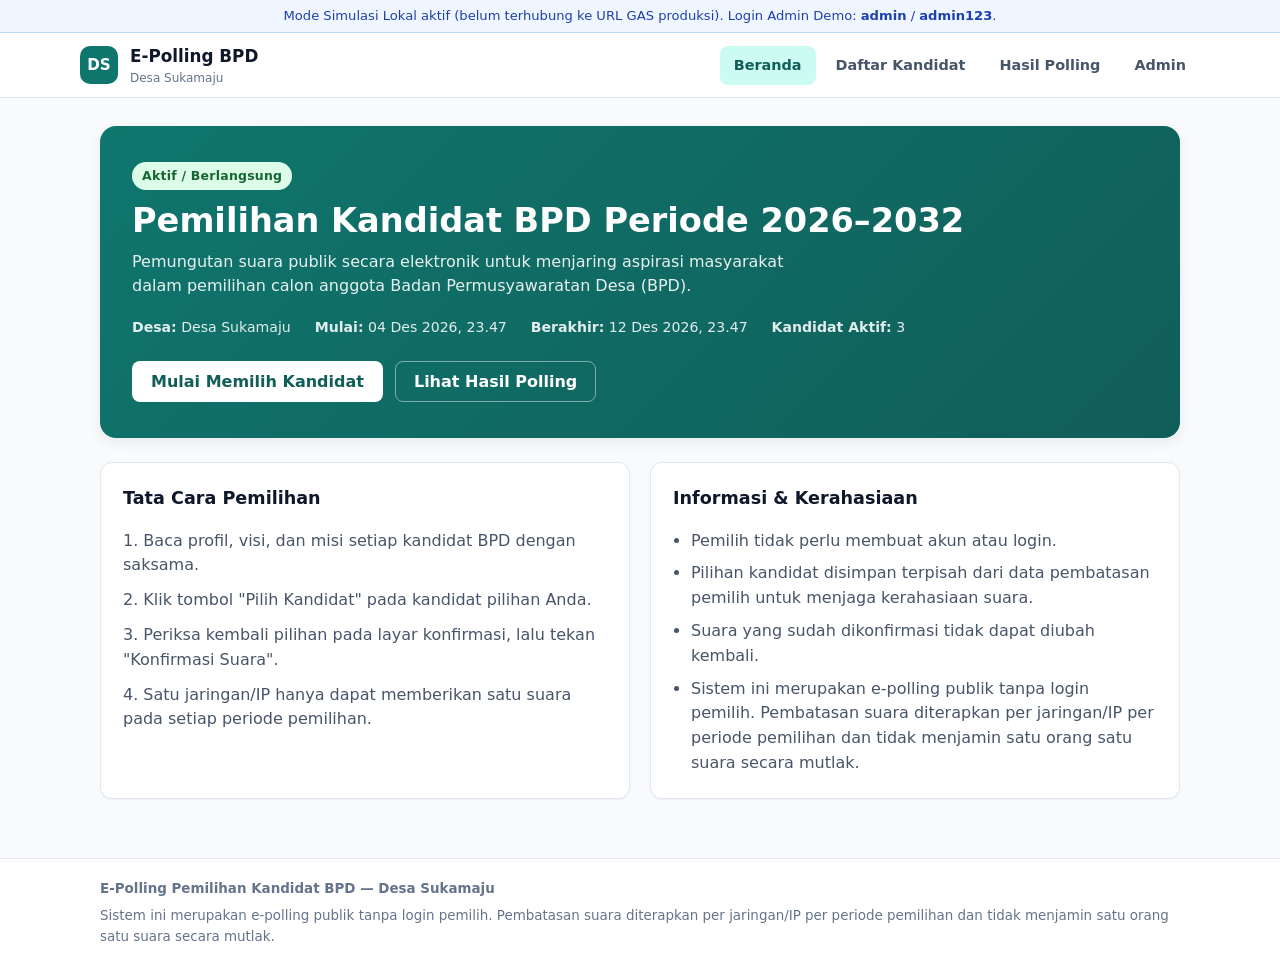
==== index.html @ ebabcaaa "Add files via upload" ====
<!DOCTYPE html>
<html lang="id">
<head>
  <meta charset="UTF-8" />
  <meta name="viewport" content="width=device-width, initial-scale=1.0" />
  <meta name="description" content="Sistem E-Polling Pemilihan Kandidat Badan Permusyawaratan Desa (BPD) — Cepat, Aman, dan Transparan." />
  <title>E-Polling Pemilihan Kandidat BPD</title>
  <link rel="stylesheet" href="./assets/styles.css" />
</head>
<body>
  <div id="app" class="app-root">
    <div class="boot-shell">
      <div class="boot-pulse"></div>
      <p>Memuat aplikasi E-Polling BPD...</p>
    </div>
  </div>
  <div id="modal-root" aria-live="polite"></div>
  <div id="toast-root" class="toast-container" aria-live="polite"></div>
  <script type="module" src="./src/main.js"></script>
</body>
</html>
---- assets/styles.css ----
/* E-Polling BPD — Lightweight Design System (Performance-First, Civic Emerald & Slate) */
:root {
  --bg: #f8fafc;
  --surface: #ffffff;
  --surface-alt: #f1f5f9;
  --border: #e2e8f0;
  --border-strong: #cbd5e1;
  --text: #0f172a;
  --text-muted: #475569;
  --text-subtle: #64748b;
  --primary: #0f766e;
  --primary-hover: #0d5e58;
  --primary-soft: #ccfbf1;
  --primary-text: #115e59;
  --danger: #dc2626;
  --danger-soft: #fee2e2;
  --warning: #d97706;
  --warning-soft: #fef3c7;
  --success: #16a34a;
  --success-soft: #dcfce7;
  --info: #2563eb;
  --info-soft: #dbeafe;
  --radius: 12px;
  --radius-sm: 8px;
  --shadow-sm: 0 1px 2px rgba(15, 23, 42, 0.06);
  --shadow: 0 4px 14px rgba(15, 23, 42, 0.07);
  --shadow-lg: 0 16px 36px rgba(15, 23, 42, 0.14);
  --font: system-ui, -apple-system, "Segoe UI", Roboto, "Helvetica Neue", Arial, sans-serif;
}

*, *::before, *::after { box-sizing: border-box; }

html, body {
  margin: 0;
  padding: 0;
  font-family: var(--font);
  background: var(--bg);
  color: var(--text);
  line-height: 1.55;
  -webkit-font-smoothing: antialiased;
}

a { color: var(--primary); text-decoration: none; }
a:hover { text-decoration: underline; }
img { max-width: 100%; display: block; }
button, input, select, textarea { font-family: inherit; font-size: 0.95rem; }

/* Boot Shell */
.boot-shell {
  min-height: 100vh;
  display: flex;
  flex-direction: column;
  align-items: center;
  justify-content: center;
  gap: 12px;
  color: var(--text-muted);
}
.boot-pulse {
  width: 36px;
  height: 36px;
  border-radius: 50%;
  border: 3px solid var(--border);
  border-top-color: var(--primary);
  animation: spin 0.7s linear infinite;
}
@keyframes spin { to { transform: rotate(360deg); } }

/* Layout Containers */
.container {
  width: 100%;
  max-width: 1120px;
  margin: 0 auto;
  padding: 0 20px;
}

/* Public Navbar */
.navbar {
  background: var(--surface);
  border-bottom: 1px solid var(--border);
  position: sticky;
  top: 0;
  z-index: 40;
}
.navbar-inner {
  display: flex;
  align-items: center;
  justify-content: space-between;
  gap: 16px;
  min-height: 64px;
  flex-wrap: wrap;
  padding: 8px 0;
}
.brand {
  display: flex;
  align-items: center;
  gap: 12px;
  color: var(--text);
  font-weight: 700;
  font-size: 1.05rem;
}
.brand:hover { text-decoration: none; }
.brand-logo {
  width: 38px;
  height: 38px;
  border-radius: 10px;
  background: var(--primary);
  color: #fff;
  display: grid;
  place-items: center;
  font-weight: 800;
  font-size: 0.95rem;
  object-fit: cover;
  flex-shrink: 0;
}
.brand-sub {
  display: block;
  font-size: 0.75rem;
  font-weight: 500;
  color: var(--text-subtle);
}
.nav-links {
  display: flex;
  align-items: center;
  gap: 6px;
  flex-wrap: wrap;
}
.nav-link {
  padding: 8px 14px;
  border-radius: var(--radius-sm);
  color: var(--text-muted);
  font-weight: 600;
  font-size: 0.9rem;
  transition: background 0.12s, color 0.12s;
}
.nav-link:hover { background: var(--surface-alt); color: var(--text); text-decoration: none; }
.nav-link.active { background: var(--primary-soft); color: var(--primary-text); }

/* Mock Banner */
.mode-banner {
  background: #eff6ff;
  border-bottom: 1px solid #bfdbfe;
  color: #1e40af;
  font-size: 0.82rem;
  padding: 6px 20px;
  text-align: center;
}

/* Main Public Content */
.public-main {
  padding: 28px 0 56px;
  min-height: calc(100vh - 140px);
}
.public-footer {
  border-top: 1px solid var(--border);
  background: var(--surface);
  padding: 20px 0;
  color: var(--text-subtle);
  font-size: 0.84rem;
}

/* Cards & Surfaces */
.card {
  background: var(--surface);
  border: 1px solid var(--border);
  border-radius: var(--radius);
  box-shadow: var(--shadow-sm);
  padding: 22px;
}
.card-header {
  display: flex;
  align-items: center;
  justify-content: space-between;
  gap: 12px;
  margin-bottom: 16px;
  flex-wrap: wrap;
}
.card-title { margin: 0; font-size: 1.1rem; font-weight: 700; }

/* Hero */
.hero {
  background: linear-gradient(135deg, #0f766e 0%, #115e59 100%);
  color: #ffffff;
  border-radius: 16px;
  padding: 36px 32px;
  box-shadow: var(--shadow);
  margin-bottom: 24px;
}
.hero h1 { margin: 10px 0 8px; font-size: clamp(1.5rem, 3vw, 2.1rem); line-height: 1.25; }
.hero p { margin: 0 0 18px; color: rgba(255,255,255,0.9); max-width: 680px; }
.hero-meta {
  display: flex;
  flex-wrap: wrap;
  gap: 12px 24px;
  font-size: 0.88rem;
  color: rgba(255,255,255,0.88);
  margin-bottom: 22px;
}
.hero-actions { display: flex; flex-wrap: wrap; gap: 12px; }

/* Buttons */
.btn {
  display: inline-flex;
  align-items: center;
  justify-content: center;
  gap: 8px;
  padding: 10px 18px;
  border-radius: var(--radius-sm);
  border: 1px solid transparent;
  font-weight: 600;
  cursor: pointer;
  transition: background 0.1s, transform 0.06s, border-color 0.1s;
  line-height: 1.2;
}
.btn:active:not(:disabled) { transform: scale(0.98); }
.btn:disabled { opacity: 0.6; cursor: not-allowed; }
.btn-primary { background: var(--primary); color: #fff; }
.btn-primary:hover:not(:disabled) { background: var(--primary-hover); text-decoration: none; }
.btn-white { background: #fff; color: var(--primary-text); }
.btn-white:hover:not(:disabled) { background: #f0fdfa; text-decoration: none; }
.btn-outline { background: transparent; border-color: var(--border-strong); color: var(--text); }
.btn-outline:hover:not(:disabled) { background: var(--surface-alt); text-decoration: none; }
.btn-outline-light { background: transparent; border-color: rgba(255,255,255,0.45); color: #fff; }
.btn-outline-light:hover:not(:disabled) { background: rgba(255,255,255,0.12); text-decoration: none; }
.btn-danger { background: var(--danger); color: #fff; }
.btn-danger:hover:not(:disabled) { background: #b91c1c; }
.btn-sm { padding: 6px 12px; font-size: 0.84rem; }

/* Badges */
.badge {
  display: inline-flex;
  align-items: center;
  gap: 6px;
  padding: 4px 10px;
  border-radius: 999px;
  font-size: 0.78rem;
  font-weight: 700;
  letter-spacing: 0.02em;
}
.badge-success { background: var(--success-soft); color: #166534; }
.badge-warning { background: var(--warning-soft); color: #92400e; }
.badge-danger { background: var(--danger-soft); color: #991b1b; }
.badge-info { background: var(--info-soft); color: #1e40af; }
.badge-neutral { background: var(--surface-alt); color: var(--text-muted); }

/* Alert Boxes */
.alert {
  padding: 14px 16px;
  border-radius: var(--radius-sm);
  border: 1px solid var(--border);
  margin-bottom: 18px;
  font-size: 0.92rem;
}
.alert-info { background: #eff6ff; border-color: #bfdbfe; color: #1e3a8a; }
.alert-success { background: #f0fdf4; border-color: #bbf7d0; color: #166534; }
.alert-warning { background: #fffbeb; border-color: #fde68a; color: #92400e; }
.alert-danger { background: #fef2f2; border-color: #fecaca; color: #991b1b; }

/* Candidate Grid */
.candidate-grid {
  display: grid;
  grid-template-columns: repeat(auto-fill, minmax(280px, 1fr));
  gap: 20px;
}
.candidate-card {
  background: var(--surface);
  border: 1px solid var(--border);
  border-radius: var(--radius);
  overflow: hidden;
  display: flex;
  flex-direction: column;
  box-shadow: var(--shadow-sm);
  transition: box-shadow 0.15s, border-color 0.15s;
}
.candidate-card:hover { box-shadow: var(--shadow); border-color: #99f6e4; }
.candidate-photo-wrap {
  position: relative;
  aspect-ratio: 4 / 3;
  background: var(--surface-alt);
  overflow: hidden;
}
.candidate-photo {
  width: 100%;
  height: 100%;
  object-fit: cover;
  object-position: center top;
}
.candidate-photo-placeholder {
  width: 100%;
  height: 100%;
  display: grid;
  place-items: center;
  font-size: 2.4rem;
  font-weight: 800;
  color: var(--primary-text);
  background: linear-gradient(135deg, #ccfbf1, #e2e8f0);
}
.candidate-num {
  position: absolute;
  top: 12px;
  left: 12px;
  background: var(--primary);
  color: #fff;
  font-weight: 800;
  font-size: 0.9rem;
  padding: 5px 12px;
  border-radius: 999px;
  box-shadow: var(--shadow-sm);
}
.candidate-body {
  padding: 18px;
  display: flex;
  flex-direction: column;
  flex: 1;
}
.candidate-name { margin: 0 0 6px; font-size: 1.12rem; font-weight: 700; }
.candidate-profile {
  margin: 0 0 14px;
  color: var(--text-muted);
  font-size: 0.88rem;
  display: -webkit-box;
  -webkit-line-clamp: 3;
  -webkit-box-orient: vertical;
  overflow: hidden;
  flex: 1;
}
.candidate-actions { display: grid; grid-template-columns: 1fr 1fr; gap: 8px; }

/* Grid Helpers */
.grid-2 { display: grid; grid-template-columns: repeat(auto-fit, minmax(280px, 1fr)); gap: 20px; }
.kpi-grid { display: grid; grid-template-columns: repeat(auto-fit, minmax(200px, 1fr)); gap: 16px; margin-bottom: 22px; }
.kpi-card {
  background: var(--surface);
  border: 1px solid var(--border);
  border-radius: var(--radius);
  padding: 18px;
  box-shadow: var(--shadow-sm);
}
.kpi-label { font-size: 0.82rem; color: var(--text-subtle); font-weight: 600; }
.kpi-value { font-size: 1.75rem; font-weight: 800; margin-top: 4px; color: var(--text); }
.kpi-sub { font-size: 0.78rem; color: var(--text-subtle); margin-top: 4px; }

/* Bar Chart (Zero Library, Instant Render) */
.chart-list { display: flex; flex-direction: column; gap: 14px; }
.chart-row-head {
  display: flex;
  justify-content: space-between;
  align-items: baseline;
  gap: 10px;
  margin-bottom: 6px;
  font-size: 0.92rem;
}
.chart-track {
  width: 100%;
  height: 12px;
  background: var(--surface-alt);
  border-radius: 999px;
  overflow: hidden;
}
.chart-fill {
  height: 100%;
  background: var(--primary);
  border-radius: 999px;
  transition: width 0.25s ease;
}

/* Tables */
.table-wrap { overflow-x: auto; }
table.data-table {
  width: 100%;
  border-collapse: collapse;
  font-size: 0.9rem;
}
table.data-table th, table.data-table td {
  padding: 11px 12px;
  border-bottom: 1px solid var(--border);
  text-align: left;
  vertical-align: middle;
}
table.data-table th {
  background: var(--surface-alt);
  color: var(--text-muted);
  font-weight: 700;
  font-size: 0.8rem;
  text-transform: uppercase;
  letter-spacing: 0.03em;
}
table.data-table tr:hover td { background: #f8fafc; }

/* Forms */
.form-group { margin-bottom: 14px; }
.form-label { display: block; font-size: 0.86rem; font-weight: 600; margin-bottom: 5px; color: var(--text); }
.form-control {
  width: 100%;
  padding: 9px 12px;
  border: 1px solid var(--border-strong);
  border-radius: var(--radius-sm);
  background: #fff;
  color: var(--text);
}
.form-control:focus { outline: 2px solid var(--primary-soft); border-color: var(--primary); }
textarea.form-control { min-height: 86px; resize: vertical; }
.form-row { display: grid; grid-template-columns: repeat(auto-fit, minmax(200px, 1fr)); gap: 12px; }
.form-help { font-size: 0.78rem; color: var(--text-subtle); margin-top: 4px; }

/* Admin Shell */
.admin-shell {
  display: grid;
  grid-template-columns: 248px 1fr;
  min-height: 100vh;
}
.admin-sidebar {
  background: #0f172a;
  color: #e2e8f0;
  padding: 20px 14px;
  display: flex;
  flex-direction: column;
  gap: 6px;
}
.admin-brand {
  padding: 6px 10px 18px;
  border-bottom: 1px solid rgba(255,255,255,0.1);
  margin-bottom: 8px;
}
.admin-brand strong { display: block; color: #fff; font-size: 1rem; }
.admin-brand span { font-size: 0.78rem; color: #94a3b8; }
.admin-nav-btn {
  width: 100%;
  text-align: left;
  background: transparent;
  border: none;
  color: #cbd5e1;
  padding: 10px 12px;
  border-radius: var(--radius-sm);
  font-weight: 600;
  cursor: pointer;
  display: flex;
  align-items: center;
  gap: 10px;
}
.admin-nav-btn:hover { background: rgba(255,255,255,0.08); color: #fff; }
.admin-nav-btn.active { background: var(--primary); color: #fff; }
.admin-sidebar-footer { margin-top: auto; padding-top: 14px; border-top: 1px solid rgba(255,255,255,0.1); }
.admin-main { padding: 24px 28px; min-width: 0; }
.admin-topbar {
  display: flex;
  align-items: center;
  justify-content: space-between;
  gap: 12px;
  margin-bottom: 22px;
  flex-wrap: wrap;
}
.admin-topbar h1 { margin: 0; font-size: 1.4rem; }

@media (max-width: 860px) {
  .admin-shell { grid-template-columns: 1fr; }
  .admin-sidebar { flex-direction: row; overflow-x: auto; padding: 12px; align-items: center; }
  .admin-brand, .admin-sidebar-footer { display: none; }
  .admin-nav-btn { width: auto; white-space: nowrap; }
  .admin-main { padding: 18px 16px; }
}

/* Modal */
.modal-backdrop {
  position: fixed;
  inset: 0;
  background: rgba(15, 23, 42, 0.55);
  display: flex;
  align-items: center;
  justify-content: center;
  padding: 16px;
  z-index: 100;
}
.modal-box {
  background: var(--surface);
  border-radius: 14px;
  width: 100%;
  max-width: 560px;
  max-height: 90vh;
  overflow-y: auto;
  box-shadow: var(--shadow-lg);
  padding: 24px;
}
.modal-header {
  display: flex;
  align-items: center;
  justify-content: space-between;
  gap: 12px;
  margin-bottom: 16px;
}
.modal-header h2 { margin: 0; font-size: 1.15rem; }
.modal-close {
  background: var(--surface-alt);
  border: none;
  width: 32px;
  height: 32px;
  border-radius: 8px;
  cursor: pointer;
  font-weight: 700;
}
.modal-footer {
  display: flex;
  justify-content: flex-end;
  gap: 10px;
  margin-top: 20px;
}

/* Toast */
.toast-container {
  position: fixed;
  bottom: 20px;
  right: 20px;
  display: flex;
  flex-direction: column;
  gap: 8px;
  z-index: 120;
  max-width: 360px;
}
.toast {
  background: #0f172a;
  color: #fff;
  padding: 12px 16px;
  border-radius: var(--radius-sm);
  box-shadow: var(--shadow-lg);
  font-size: 0.9rem;
}
.toast-success { background: #15803d; }
.toast-danger { background: #b91c1c; }
.toast-warning { background: #b45309; }

/* Empty / Error / Skeleton */
.state-box {
  text-align: center;
  padding: 44px 24px;
  background: var(--surface);
  border: 1px dashed var(--border-strong);
  border-radius: var(--radius);
}
.state-box h3 { margin: 0 0 8px; }
.state-box p { margin: 0 0 16px; color: var(--text-muted); }
.skeleton {
  background: linear-gradient(90deg, #e2e8f0 25%, #f1f5f9 50%, #e2e8f0 75%);
  background-size: 200% 100%;
  animation: shimmer 1.2s infinite;
  border-radius: 8px;
}
@keyframes shimmer { 0% { background-position: 200% 0; } 100% { background-position: -200% 0; } }

/* Print Styles for Official Report */
@media print {
  .admin-sidebar, .no-print, .navbar, .public-footer, .mode-banner { display: none !important; }
  .admin-shell { display: block; }
  .admin-main { padding: 0; }
  .card { box-shadow: none; border: 1px solid #cbd5e1; break-inside: avoid; }
  body { background: #fff; color: #000; }
}
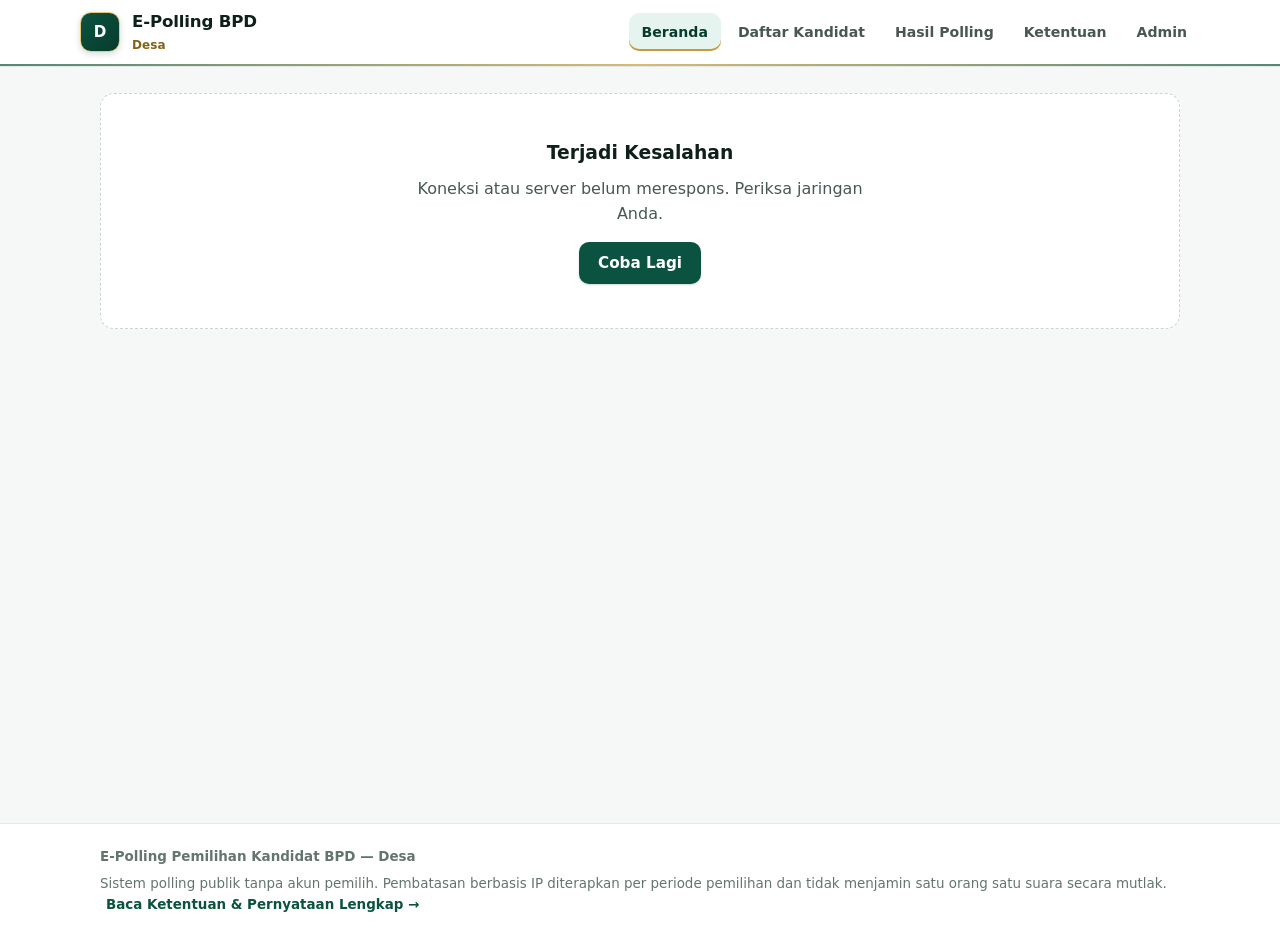
==== commit c16bf7a1: "Update index.html" ====
--- a/index.html
+++ b/index.html
@@ -5,7 +5,7 @@
   <meta name="viewport" content="width=device-width, initial-scale=1.0" />
   <meta name="description" content="Sistem E-Polling Pemilihan Kandidat Badan Permusyawaratan Desa (BPD) — Cepat, Aman, dan Transparan." />
   <title>E-Polling Pemilihan Kandidat BPD</title>
-  <link rel="stylesheet" href="./assets/styles.css" />
+  <link rel="stylesheet" href="./assets/styles.css?v=2" />
 </head>
 <body>
   <div id="app" class="app-root">
--- a/assets/styles.css
+++ b/assets/styles.css
@@ -1,30 +1,58 @@
-/* E-Polling BPD — Lightweight Design System (Performance-First, Civic Emerald & Slate) */
+/* ==========================================================================
+   E-Polling BPD 2026 — Modern Civic Digital Platform Design System
+   Palette: Deep Forest Emerald + Crisp White + Soft Civic Gold
+   Performance-First: Ultra-light GPU animations (80-150ms), zero bloat
+   ========================================================================== */
+
 :root {
-  --bg: #f8fafc;
+  /* Surfaces */
+  --bg: #f6f8f7;
   --surface: #ffffff;
-  --surface-alt: #f1f5f9;
-  --border: #e2e8f0;
-  --border-strong: #cbd5e1;
-  --text: #0f172a;
-  --text-muted: #475569;
-  --text-subtle: #64748b;
-  --primary: #0f766e;
-  --primary-hover: #0d5e58;
-  --primary-soft: #ccfbf1;
-  --primary-text: #115e59;
-  --danger: #dc2626;
-  --danger-soft: #fee2e2;
-  --warning: #d97706;
-  --warning-soft: #fef3c7;
-  --success: #16a34a;
+  --surface-alt: #f1f5f3;
+  --border: #e2e8e5;
+  --border-strong: #cbd5d0;
+
+  /* Typography */
+  --text: #0f1f1a;
+  --text-muted: #475852;
+  --text-subtle: #64756f;
+
+  /* Civic Emerald Primary */
+  --primary: #0b5340;
+  --primary-deep: #073b2d;
+  --primary-hover: #084233;
+  --primary-soft: #e6f4ef;
+  --primary-text: #084233;
+
+  /* Soft Civic Gold Accent */
+  --gold: #c69c3a;
+  --gold-light: #e5c97b;
+  --gold-soft: #fdf8eb;
+  --gold-border: #eddba8;
+  --gold-text: #856214;
+
+  /* Semantic */
+  --danger: #c81e1e;
+  --danger-soft: #fef2f2;
+  --warning: #b45309;
+  --warning-soft: #fffbeb;
+  --success: #15803d;
   --success-soft: #dcfce7;
-  --info: #2563eb;
-  --info-soft: #dbeafe;
-  --radius: 12px;
-  --radius-sm: 8px;
-  --shadow-sm: 0 1px 2px rgba(15, 23, 42, 0.06);
-  --shadow: 0 4px 14px rgba(15, 23, 42, 0.07);
-  --shadow-lg: 0 16px 36px rgba(15, 23, 42, 0.14);
+  --info: #1d4ed8;
+  --info-soft: #eff6ff;
+
+  /* Radii & Elevation */
+  --radius: 14px;
+  --radius-sm: 10px;
+  --shadow-sm: 0 1px 3px rgba(7, 59, 45, 0.05), 0 1px 2px rgba(7, 59, 45, 0.04);
+  --shadow: 0 6px 20px rgba(7, 59, 45, 0.07);
+  --shadow-lg: 0 18px 40px rgba(7, 59, 45, 0.16);
+
+  /* Motion (Ultra-Fast 80-150ms) */
+  --t-fast: 90ms;
+  --t-base: 130ms;
+  --ease-out: cubic-bezier(0.22, 1, 0.36, 1);
+
   --font: system-ui, -apple-system, "Segoe UI", Roboto, "Helvetica Neue", Arial, sans-serif;
 }
 
@@ -36,14 +64,35 @@
   font-family: var(--font);
   background: var(--bg);
   color: var(--text);
-  line-height: 1.55;
+  line-height: 1.58;
   -webkit-font-smoothing: antialiased;
-}
-
-a { color: var(--primary); text-decoration: none; }
-a:hover { text-decoration: underline; }
+  overflow-x: hidden;
+  -webkit-tap-highlight-color: transparent;
+}
+
+a { color: var(--primary); text-decoration: none; transition: color var(--t-fast) var(--ease-out); }
+a:hover { color: var(--primary-deep); text-decoration: underline; }
 img { max-width: 100%; display: block; }
 button, input, select, textarea { font-family: inherit; font-size: 0.95rem; }
+
+/* Ultra-Light Entrance Animations (GPU transform + opacity, 110-140ms) */
+@keyframes viewFadeIn {
+  from { opacity: 0; transform: translateY(6px); }
+  to { opacity: 1; transform: translateY(0); }
+}
+@keyframes modalPopIn {
+  from { opacity: 0; transform: translateY(8px) scale(0.985); }
+  to { opacity: 1; transform: translateY(0) scale(1); }
+}
+@keyframes toastSlideIn {
+  from { opacity: 0; transform: translateY(10px); }
+  to { opacity: 1; transform: translateY(0); }
+}
+@keyframes spin { to { transform: rotate(360deg); } }
+
+.view-enter {
+  animation: viewFadeIn 130ms var(--ease-out) both;
+}
 
 /* Boot Shell */
 .boot-shell {
@@ -56,14 +105,14 @@
   color: var(--text-muted);
 }
 .boot-pulse {
-  width: 36px;
-  height: 36px;
+  width: 34px;
+  height: 34px;
   border-radius: 50%;
   border: 3px solid var(--border);
   border-top-color: var(--primary);
-  animation: spin 0.7s linear infinite;
-}
-@keyframes spin { to { transform: rotate(360deg); } }
+  border-right-color: var(--gold);
+  animation: spin 0.65s linear infinite;
+}
 
 /* Layout Containers */
 .container {
@@ -75,17 +124,26 @@
 
 /* Public Navbar */
 .navbar {
-  background: var(--surface);
+  background: rgba(255, 255, 255, 0.95);
+  backdrop-filter: blur(8px);
+  -webkit-backdrop-filter: blur(8px);
   border-bottom: 1px solid var(--border);
   position: sticky;
   top: 0;
   z-index: 40;
 }
+.navbar::after {
+  content: "";
+  display: block;
+  height: 2px;
+  background: linear-gradient(90deg, var(--primary) 0%, var(--gold) 50%, var(--primary) 100%);
+  opacity: 0.7;
+}
 .navbar-inner {
   display: flex;
   align-items: center;
   justify-content: space-between;
-  gap: 16px;
+  gap: 12px;
   min-height: 64px;
   flex-wrap: wrap;
   padding: 8px 0;
@@ -95,15 +153,16 @@
   align-items: center;
   gap: 12px;
   color: var(--text);
-  font-weight: 700;
-  font-size: 1.05rem;
-}
-.brand:hover { text-decoration: none; }
+  font-weight: 800;
+  font-size: 1.04rem;
+  letter-spacing: -0.01em;
+}
+.brand:hover { text-decoration: none; color: var(--primary-deep); }
 .brand-logo {
-  width: 38px;
-  height: 38px;
-  border-radius: 10px;
-  background: var(--primary);
+  width: 40px;
+  height: 40px;
+  border-radius: 11px;
+  background: linear-gradient(135deg, var(--primary) 0%, var(--primary-deep) 100%);
   color: #fff;
   display: grid;
   place-items: center;
@@ -111,49 +170,60 @@
   font-size: 0.95rem;
   object-fit: cover;
   flex-shrink: 0;
+  border: 1.5px solid var(--gold-light);
+  box-shadow: 0 2px 6px rgba(7, 59, 45, 0.18);
 }
 .brand-sub {
   display: block;
   font-size: 0.75rem;
-  font-weight: 500;
-  color: var(--text-subtle);
+  font-weight: 600;
+  color: var(--gold-text);
+  letter-spacing: 0.01em;
 }
 .nav-links {
   display: flex;
   align-items: center;
-  gap: 6px;
+  gap: 4px;
   flex-wrap: wrap;
 }
 .nav-link {
-  padding: 8px 14px;
+  padding: 8px 13px;
   border-radius: var(--radius-sm);
   color: var(--text-muted);
   font-weight: 600;
-  font-size: 0.9rem;
-  transition: background 0.12s, color 0.12s;
-}
-.nav-link:hover { background: var(--surface-alt); color: var(--text); text-decoration: none; }
-.nav-link.active { background: var(--primary-soft); color: var(--primary-text); }
+  font-size: 0.88rem;
+  transition: background var(--t-fast) var(--ease-out), color var(--t-fast) var(--ease-out), transform var(--t-fast) var(--ease-out);
+  min-height: 38px;
+  display: inline-flex;
+  align-items: center;
+}
+.nav-link:hover { background: var(--surface-alt); color: var(--primary-deep); text-decoration: none; }
+.nav-link:active { transform: scale(0.97); }
+.nav-link.active {
+  background: var(--primary-soft);
+  color: var(--primary-deep);
+  box-shadow: inset 0 -2px 0 var(--gold);
+}
 
 /* Mock Banner */
 .mode-banner {
-  background: #eff6ff;
-  border-bottom: 1px solid #bfdbfe;
-  color: #1e40af;
+  background: var(--gold-soft);
+  border-bottom: 1px solid var(--gold-border);
+  color: var(--gold-text);
   font-size: 0.82rem;
-  padding: 6px 20px;
+  padding: 6px 16px;
   text-align: center;
 }
 
 /* Main Public Content */
 .public-main {
-  padding: 28px 0 56px;
-  min-height: calc(100vh - 140px);
+  padding: 26px 0 56px;
+  min-height: calc(100vh - 144px);
 }
 .public-footer {
   border-top: 1px solid var(--border);
   background: var(--surface);
-  padding: 20px 0;
+  padding: 22px 0;
   color: var(--text-subtle);
   font-size: 0.84rem;
 }
@@ -174,91 +244,132 @@
   margin-bottom: 16px;
   flex-wrap: wrap;
 }
-.card-title { margin: 0; font-size: 1.1rem; font-weight: 700; }
-
-/* Hero */
+.card-title { margin: 0; font-size: 1.08rem; font-weight: 700; color: var(--text); }
+
+/* Civic Hero */
 .hero {
-  background: linear-gradient(135deg, #0f766e 0%, #115e59 100%);
+  position: relative;
+  background: linear-gradient(135deg, var(--primary-deep) 0%, var(--primary) 62%, #0e664f 100%);
   color: #ffffff;
-  border-radius: 16px;
-  padding: 36px 32px;
+  border-radius: 18px;
+  padding: 34px 32px;
   box-shadow: var(--shadow);
   margin-bottom: 24px;
-}
-.hero h1 { margin: 10px 0 8px; font-size: clamp(1.5rem, 3vw, 2.1rem); line-height: 1.25; }
-.hero p { margin: 0 0 18px; color: rgba(255,255,255,0.9); max-width: 680px; }
+  overflow: hidden;
+  border: 1px solid rgba(229, 201, 123, 0.25);
+}
+.hero::before {
+  content: "";
+  position: absolute;
+  top: 0;
+  left: 0;
+  right: 0;
+  height: 3px;
+  background: linear-gradient(90deg, var(--gold) 0%, var(--gold-light) 50%, var(--gold) 100%);
+}
+.hero h1 {
+  margin: 12px 0 8px;
+  font-size: clamp(1.45rem, 3vw, 2.05rem);
+  line-height: 1.24;
+  letter-spacing: -0.015em;
+}
+.hero p { margin: 0 0 18px; color: rgba(255, 255, 255, 0.9); max-width: 680px; }
 .hero-meta {
   display: flex;
   flex-wrap: wrap;
-  gap: 12px 24px;
-  font-size: 0.88rem;
-  color: rgba(255,255,255,0.88);
+  gap: 8px 16px;
+  font-size: 0.86rem;
+  color: rgba(255, 255, 255, 0.92);
   margin-bottom: 22px;
 }
-.hero-actions { display: flex; flex-wrap: wrap; gap: 12px; }
-
-/* Buttons */
+.hero-meta span {
+  background: rgba(255, 255, 255, 0.1);
+  border: 1px solid rgba(255, 255, 255, 0.16);
+  padding: 4px 11px;
+  border-radius: 999px;
+}
+.hero-actions { display: flex; flex-wrap: wrap; gap: 10px; }
+
+/* Buttons (Instant Tap Feedback) */
 .btn {
   display: inline-flex;
   align-items: center;
   justify-content: center;
   gap: 8px;
   padding: 10px 18px;
+  min-height: 42px;
   border-radius: var(--radius-sm);
   border: 1px solid transparent;
   font-weight: 600;
   cursor: pointer;
-  transition: background 0.1s, transform 0.06s, border-color 0.1s;
+  transition: background var(--t-fast) var(--ease-out),
+              transform var(--t-fast) var(--ease-out),
+              box-shadow var(--t-fast) var(--ease-out),
+              border-color var(--t-fast) var(--ease-out);
   line-height: 1.2;
-}
-.btn:active:not(:disabled) { transform: scale(0.98); }
-.btn:disabled { opacity: 0.6; cursor: not-allowed; }
-.btn-primary { background: var(--primary); color: #fff; }
-.btn-primary:hover:not(:disabled) { background: var(--primary-hover); text-decoration: none; }
-.btn-white { background: #fff; color: var(--primary-text); }
-.btn-white:hover:not(:disabled) { background: #f0fdfa; text-decoration: none; }
-.btn-outline { background: transparent; border-color: var(--border-strong); color: var(--text); }
-.btn-outline:hover:not(:disabled) { background: var(--surface-alt); text-decoration: none; }
-.btn-outline-light { background: transparent; border-color: rgba(255,255,255,0.45); color: #fff; }
-.btn-outline-light:hover:not(:disabled) { background: rgba(255,255,255,0.12); text-decoration: none; }
+  user-select: none;
+}
+.btn:active:not(:disabled) { transform: scale(0.975); }
+.btn:disabled { opacity: 0.58; cursor: not-allowed; }
+.btn-primary {
+  background: var(--primary);
+  color: #fff;
+  box-shadow: 0 1px 2px rgba(7, 59, 45, 0.2);
+}
+.btn-primary:hover:not(:disabled) {
+  background: var(--primary-hover);
+  box-shadow: 0 4px 12px rgba(7, 59, 45, 0.22);
+  text-decoration: none;
+}
+.btn-white {
+  background: #fff;
+  color: var(--primary-deep);
+  border-color: var(--gold-light);
+  box-shadow: 0 2px 8px rgba(0, 0, 0, 0.12);
+}
+.btn-white:hover:not(:disabled) { background: var(--gold-soft); text-decoration: none; }
+.btn-outline { background: var(--surface); border-color: var(--border-strong); color: var(--text); }
+.btn-outline:hover:not(:disabled) { background: var(--surface-alt); border-color: var(--primary); color: var(--primary-deep); text-decoration: none; }
+.btn-outline-light { background: rgba(255, 255, 255, 0.08); border-color: rgba(255, 255, 255, 0.42); color: #fff; }
+.btn-outline-light:hover:not(:disabled) { background: rgba(255, 255, 255, 0.18); text-decoration: none; }
 .btn-danger { background: var(--danger); color: #fff; }
-.btn-danger:hover:not(:disabled) { background: #b91c1c; }
-.btn-sm { padding: 6px 12px; font-size: 0.84rem; }
+.btn-danger:hover:not(:disabled) { background: #a81818; }
+.btn-sm { padding: 7px 13px; min-height: 36px; font-size: 0.84rem; }
 
 /* Badges */
 .badge {
   display: inline-flex;
   align-items: center;
   gap: 6px;
-  padding: 4px 10px;
+  padding: 4px 11px;
   border-radius: 999px;
-  font-size: 0.78rem;
+  font-size: 0.77rem;
   font-weight: 700;
   letter-spacing: 0.02em;
 }
 .badge-success { background: var(--success-soft); color: #166534; }
 .badge-warning { background: var(--warning-soft); color: #92400e; }
 .badge-danger { background: var(--danger-soft); color: #991b1b; }
-.badge-info { background: var(--info-soft); color: #1e40af; }
+.badge-info { background: var(--gold-soft); color: var(--gold-text); border: 1px solid var(--gold-border); }
 .badge-neutral { background: var(--surface-alt); color: var(--text-muted); }
 
 /* Alert Boxes */
 .alert {
-  padding: 14px 16px;
+  padding: 13px 16px;
   border-radius: var(--radius-sm);
   border: 1px solid var(--border);
   margin-bottom: 18px;
-  font-size: 0.92rem;
-}
-.alert-info { background: #eff6ff; border-color: #bfdbfe; color: #1e3a8a; }
+  font-size: 0.91rem;
+}
+.alert-info { background: var(--primary-soft); border-color: #b7dfd2; color: var(--primary-deep); }
 .alert-success { background: #f0fdf4; border-color: #bbf7d0; color: #166534; }
-.alert-warning { background: #fffbeb; border-color: #fde68a; color: #92400e; }
-.alert-danger { background: #fef2f2; border-color: #fecaca; color: #991b1b; }
-
-/* Candidate Grid */
+.alert-warning { background: var(--gold-soft); border-color: var(--gold-border); color: var(--gold-text); }
+.alert-danger { background: var(--danger-soft); border-color: #fecaca; color: #991b1b; }
+
+/* Candidate Grid & Cards */
 .candidate-grid {
   display: grid;
-  grid-template-columns: repeat(auto-fill, minmax(280px, 1fr));
+  grid-template-columns: repeat(auto-fill, minmax(275px, 1fr));
   gap: 20px;
 }
 .candidate-card {
@@ -269,9 +380,15 @@
   display: flex;
   flex-direction: column;
   box-shadow: var(--shadow-sm);
-  transition: box-shadow 0.15s, border-color 0.15s;
-}
-.candidate-card:hover { box-shadow: var(--shadow); border-color: #99f6e4; }
+  transition: transform var(--t-base) var(--ease-out),
+              box-shadow var(--t-base) var(--ease-out),
+              border-color var(--t-base) var(--ease-out);
+}
+.candidate-card:hover {
+  transform: translateY(-3px);
+  box-shadow: var(--shadow);
+  border-color: var(--gold-border);
+}
 .candidate-photo-wrap {
   position: relative;
   aspect-ratio: 4 / 3;
@@ -283,28 +400,31 @@
   height: 100%;
   object-fit: cover;
   object-position: center top;
-}
+  transition: transform 150ms var(--ease-out);
+}
+.candidate-card:hover .candidate-photo { transform: scale(1.025); }
 .candidate-photo-placeholder {
   width: 100%;
   height: 100%;
   display: grid;
   place-items: center;
-  font-size: 2.4rem;
+  font-size: 2.3rem;
   font-weight: 800;
-  color: var(--primary-text);
-  background: linear-gradient(135deg, #ccfbf1, #e2e8f0);
+  color: var(--primary-deep);
+  background: linear-gradient(135deg, var(--primary-soft) 0%, var(--gold-soft) 100%);
 }
 .candidate-num {
   position: absolute;
   top: 12px;
   left: 12px;
-  background: var(--primary);
+  background: var(--primary-deep);
   color: #fff;
+  border: 1.5px solid var(--gold-light);
   font-weight: 800;
-  font-size: 0.9rem;
-  padding: 5px 12px;
+  font-size: 0.86rem;
+  padding: 4px 12px;
   border-radius: 999px;
-  box-shadow: var(--shadow-sm);
+  box-shadow: 0 2px 6px rgba(0, 0, 0, 0.2);
 }
 .candidate-body {
   padding: 18px;
@@ -312,9 +432,9 @@
   flex-direction: column;
   flex: 1;
 }
-.candidate-name { margin: 0 0 6px; font-size: 1.12rem; font-weight: 700; }
+.candidate-name { margin: 0 0 6px; font-size: 1.08rem; font-weight: 700; color: var(--text); }
 .candidate-profile {
-  margin: 0 0 14px;
+  margin: 0 0 16px;
   color: var(--text-muted);
   font-size: 0.88rem;
   display: -webkit-box;
@@ -325,29 +445,34 @@
 }
 .candidate-actions { display: grid; grid-template-columns: 1fr 1fr; gap: 8px; }
 
-/* Grid Helpers */
+/* Grid Helpers & KPI Cards */
 .grid-2 { display: grid; grid-template-columns: repeat(auto-fit, minmax(280px, 1fr)); gap: 20px; }
 .kpi-grid { display: grid; grid-template-columns: repeat(auto-fit, minmax(200px, 1fr)); gap: 16px; margin-bottom: 22px; }
 .kpi-card {
   background: var(--surface);
   border: 1px solid var(--border);
+  border-top: 3px solid var(--primary);
   border-radius: var(--radius);
   padding: 18px;
   box-shadow: var(--shadow-sm);
-}
-.kpi-label { font-size: 0.82rem; color: var(--text-subtle); font-weight: 600; }
-.kpi-value { font-size: 1.75rem; font-weight: 800; margin-top: 4px; color: var(--text); }
-.kpi-sub { font-size: 0.78rem; color: var(--text-subtle); margin-top: 4px; }
-
-/* Bar Chart (Zero Library, Instant Render) */
-.chart-list { display: flex; flex-direction: column; gap: 14px; }
+  transition: transform var(--t-fast) var(--ease-out), box-shadow var(--t-fast) var(--ease-out);
+}
+.kpi-card:hover { transform: translateY(-2px); box-shadow: var(--shadow); }
+.kpi-card:nth-child(2) { border-top-color: var(--gold); }
+.kpi-label { font-size: 0.8rem; color: var(--text-subtle); font-weight: 700; text-transform: uppercase; letter-spacing: 0.03em; }
+.kpi-value { font-size: 1.8rem; font-weight: 800; margin-top: 6px; color: var(--text); line-height: 1.2; font-variant-numeric: tabular-nums; }
+.kpi-sub { font-size: 0.79rem; color: var(--text-subtle); margin-top: 5px; }
+
+/* Animated Progress Bar Chart (Zero Library, Instant & Smooth) */
+.chart-list { display: flex; flex-direction: column; gap: 15px; }
 .chart-row-head {
   display: flex;
   justify-content: space-between;
   align-items: baseline;
   gap: 10px;
   margin-bottom: 6px;
-  font-size: 0.92rem;
+  font-size: 0.91rem;
+  flex-wrap: wrap;
 }
 .chart-track {
   width: 100%;
@@ -358,20 +483,23 @@
 }
 .chart-fill {
   height: 100%;
-  background: var(--primary);
+  background: linear-gradient(90deg, var(--primary) 0%, #148365 100%);
   border-radius: 999px;
-  transition: width 0.25s ease;
+  transition: width 200ms var(--ease-out);
+}
+.chart-fill.is-leader {
+  background: linear-gradient(90deg, var(--primary-deep) 0%, var(--gold) 100%);
 }
 
 /* Tables */
-.table-wrap { overflow-x: auto; }
+.table-wrap { overflow-x: auto; -webkit-overflow-scrolling: touch; }
 table.data-table {
   width: 100%;
   border-collapse: collapse;
   font-size: 0.9rem;
 }
 table.data-table th, table.data-table td {
-  padding: 11px 12px;
+  padding: 12px;
   border-bottom: 1px solid var(--border);
   text-align: left;
   vertical-align: middle;
@@ -380,67 +508,93 @@
   background: var(--surface-alt);
   color: var(--text-muted);
   font-weight: 700;
-  font-size: 0.8rem;
+  font-size: 0.78rem;
   text-transform: uppercase;
-  letter-spacing: 0.03em;
-}
-table.data-table tr:hover td { background: #f8fafc; }
+  letter-spacing: 0.04em;
+  white-space: nowrap;
+}
+table.data-table tbody tr { transition: background var(--t-fast) var(--ease-out); }
+table.data-table tbody tr:hover td { background: #f8fbfa; }
 
 /* Forms */
 .form-group { margin-bottom: 14px; }
 .form-label { display: block; font-size: 0.86rem; font-weight: 600; margin-bottom: 5px; color: var(--text); }
 .form-control {
   width: 100%;
-  padding: 9px 12px;
+  padding: 10px 12px;
+  min-height: 42px;
   border: 1px solid var(--border-strong);
   border-radius: var(--radius-sm);
   background: #fff;
   color: var(--text);
-}
-.form-control:focus { outline: 2px solid var(--primary-soft); border-color: var(--primary); }
-textarea.form-control { min-height: 86px; resize: vertical; }
+  transition: border-color var(--t-fast) var(--ease-out), box-shadow var(--t-fast) var(--ease-out);
+}
+.form-control:focus {
+  outline: none;
+  border-color: var(--primary);
+  box-shadow: 0 0 0 3px var(--primary-soft);
+}
+textarea.form-control { min-height: 88px; resize: vertical; }
 .form-row { display: grid; grid-template-columns: repeat(auto-fit, minmax(200px, 1fr)); gap: 12px; }
-.form-help { font-size: 0.78rem; color: var(--text-subtle); margin-top: 4px; }
-
-/* Admin Shell */
+.form-help { font-size: 0.8rem; color: var(--text-subtle); margin-top: 5px; }
+
+/* Admin Shell (Deep Forest Civic Sidebar + Gold Accent) */
 .admin-shell {
   display: grid;
-  grid-template-columns: 248px 1fr;
+  grid-template-columns: 256px 1fr;
   min-height: 100vh;
 }
 .admin-sidebar {
-  background: #0f172a;
-  color: #e2e8f0;
+  background: linear-gradient(180deg, #072f24 0%, #0a3c2e 100%);
+  color: #dcebe5;
   padding: 20px 14px;
   display: flex;
   flex-direction: column;
-  gap: 6px;
+  gap: 5px;
+  border-right: 1px solid rgba(229, 201, 123, 0.16);
 }
 .admin-brand {
   padding: 6px 10px 18px;
-  border-bottom: 1px solid rgba(255,255,255,0.1);
-  margin-bottom: 8px;
-}
-.admin-brand strong { display: block; color: #fff; font-size: 1rem; }
-.admin-brand span { font-size: 0.78rem; color: #94a3b8; }
+  border-bottom: 1px solid rgba(229, 201, 123, 0.2);
+  margin-bottom: 10px;
+}
+.admin-brand strong { display: block; color: #fff; font-size: 1.02rem; letter-spacing: -0.01em; }
+.admin-brand span { font-size: 0.78rem; color: var(--gold-light); font-weight: 600; }
 .admin-nav-btn {
   width: 100%;
   text-align: left;
   background: transparent;
   border: none;
-  color: #cbd5e1;
+  color: #cbe0d8;
   padding: 10px 12px;
+  min-height: 42px;
   border-radius: var(--radius-sm);
   font-weight: 600;
+  font-size: 0.9rem;
   cursor: pointer;
   display: flex;
   align-items: center;
   gap: 10px;
-}
-.admin-nav-btn:hover { background: rgba(255,255,255,0.08); color: #fff; }
-.admin-nav-btn.active { background: var(--primary); color: #fff; }
-.admin-sidebar-footer { margin-top: auto; padding-top: 14px; border-top: 1px solid rgba(255,255,255,0.1); }
-.admin-main { padding: 24px 28px; min-width: 0; }
+  transition: background var(--t-fast) var(--ease-out), color var(--t-fast) var(--ease-out), transform var(--t-fast) var(--ease-out);
+}
+.admin-nav-btn svg { flex-shrink: 0; opacity: 0.85; }
+.admin-nav-btn:hover { background: rgba(255, 255, 255, 0.08); color: #fff; }
+.admin-nav-btn:active { transform: scale(0.98); }
+.admin-nav-btn.active {
+  background: rgba(255, 255, 255, 0.14);
+  color: #fff;
+  box-shadow: inset 3px 0 0 var(--gold-light);
+}
+.admin-nav-btn.active svg { color: var(--gold-light); opacity: 1; }
+.admin-sidebar-footer {
+  margin-top: auto;
+  padding-top: 14px;
+  border-top: 1px solid rgba(255, 255, 255, 0.12);
+  display: flex;
+  flex-direction: column;
+  gap: 4px;
+}
+.admin-main { padding: 24px 28px; min-width: 0; transition: opacity var(--t-fast) var(--ease-out); }
 .admin-topbar {
   display: flex;
   align-items: center;
@@ -449,21 +603,14 @@
   margin-bottom: 22px;
   flex-wrap: wrap;
 }
-.admin-topbar h1 { margin: 0; font-size: 1.4rem; }
-
-@media (max-width: 860px) {
-  .admin-shell { grid-template-columns: 1fr; }
-  .admin-sidebar { flex-direction: row; overflow-x: auto; padding: 12px; align-items: center; }
-  .admin-brand, .admin-sidebar-footer { display: none; }
-  .admin-nav-btn { width: auto; white-space: nowrap; }
-  .admin-main { padding: 18px 16px; }
-}
+.admin-topbar h1 { margin: 0; font-size: 1.42rem; color: var(--text); letter-spacing: -0.015em; }
 
 /* Modal */
 .modal-backdrop {
   position: fixed;
   inset: 0;
-  background: rgba(15, 23, 42, 0.55);
+  background: rgba(7, 36, 28, 0.56);
+  backdrop-filter: blur(2px);
   display: flex;
   align-items: center;
   justify-content: center;
@@ -472,13 +619,15 @@
 }
 .modal-box {
   background: var(--surface);
-  border-radius: 14px;
+  border-radius: 16px;
   width: 100%;
   max-width: 560px;
   max-height: 90vh;
   overflow-y: auto;
   box-shadow: var(--shadow-lg);
   padding: 24px;
+  border-top: 3px solid var(--gold);
+  animation: modalPopIn 120ms var(--ease-out) both;
 }
 .modal-header {
   display: flex;
@@ -487,21 +636,25 @@
   gap: 12px;
   margin-bottom: 16px;
 }
-.modal-header h2 { margin: 0; font-size: 1.15rem; }
+.modal-header h2 { margin: 0; font-size: 1.14rem; color: var(--text); }
 .modal-close {
   background: var(--surface-alt);
-  border: none;
-  width: 32px;
-  height: 32px;
-  border-radius: 8px;
+  border: 1px solid var(--border);
+  width: 34px;
+  height: 34px;
+  border-radius: 9px;
   cursor: pointer;
   font-weight: 700;
-}
+  color: var(--text-muted);
+  transition: background var(--t-fast) var(--ease-out);
+}
+.modal-close:hover { background: var(--border); color: var(--text); }
 .modal-footer {
   display: flex;
   justify-content: flex-end;
   gap: 10px;
   margin-top: 20px;
+  flex-wrap: wrap;
 }
 
 /* Toast */
@@ -513,19 +666,21 @@
   flex-direction: column;
   gap: 8px;
   z-index: 120;
-  max-width: 360px;
+  max-width: min(360px, calc(100vw - 32px));
 }
 .toast {
-  background: #0f172a;
+  background: var(--primary-deep);
   color: #fff;
   padding: 12px 16px;
   border-radius: var(--radius-sm);
   box-shadow: var(--shadow-lg);
   font-size: 0.9rem;
-}
-.toast-success { background: #15803d; }
-.toast-danger { background: #b91c1c; }
-.toast-warning { background: #b45309; }
+  border-left: 3px solid var(--gold-light);
+  animation: toastSlideIn 120ms var(--ease-out) both;
+}
+.toast-success { background: #14532d; border-left-color: #86efac; }
+.toast-danger { background: #991b1b; border-left-color: #fca5a5; }
+.toast-warning { background: #92400e; border-left-color: #fde68a; }
 
 /* Empty / Error / Skeleton */
 .state-box {
@@ -535,15 +690,60 @@
   border: 1px dashed var(--border-strong);
   border-radius: var(--radius);
 }
-.state-box h3 { margin: 0 0 8px; }
-.state-box p { margin: 0 0 16px; color: var(--text-muted); }
+.state-box h3 { margin: 0 0 8px; color: var(--text); }
+.state-box p { margin: 0 0 16px; color: var(--text-muted); max-width: 460px; margin-left: auto; margin-right: auto; }
 .skeleton {
-  background: linear-gradient(90deg, #e2e8f0 25%, #f1f5f9 50%, #e2e8f0 75%);
+  background: linear-gradient(90deg, #e7eeeb 25%, #f3f7f5 50%, #e7eeeb 75%);
   background-size: 200% 100%;
-  animation: shimmer 1.2s infinite;
+  animation: shimmer 1.1s infinite;
   border-radius: 8px;
 }
 @keyframes shimmer { 0% { background-position: 200% 0; } 100% { background-position: -200% 0; } }
+
+/* Mobile-First Responsive Optimizations */
+@media (max-width: 860px) {
+  .admin-shell { grid-template-columns: 1fr; }
+  .admin-sidebar {
+    flex-direction: row;
+    overflow-x: auto;
+    -webkit-overflow-scrolling: touch;
+    padding: 10px 12px;
+    align-items: center;
+    gap: 6px;
+    border-right: none;
+    border-bottom: 2px solid var(--gold);
+  }
+  .admin-brand, .admin-sidebar-footer { display: none; }
+  .admin-nav-btn { width: auto; white-space: nowrap; padding: 8px 12px; font-size: 0.85rem; }
+  .admin-nav-btn.active { box-shadow: inset 0 -2px 0 var(--gold-light); }
+  .admin-main { padding: 18px 14px; }
+}
+
+@media (max-width: 640px) {
+  .container { padding: 0 14px; }
+  .navbar-inner { gap: 8px; padding: 10px 0; }
+  .nav-links { width: 100%; justify-content: space-between; gap: 2px; }
+  .nav-link { padding: 7px 9px; font-size: 0.82rem; }
+  .hero { padding: 24px 18px; border-radius: 14px; }
+  .hero-actions .btn { flex: 1 1 100%; }
+  .card { padding: 16px; }
+  .kpi-grid { grid-template-columns: repeat(2, 1fr); gap: 10px; }
+  .kpi-card { padding: 14px; }
+  .kpi-value { font-size: 1.45rem; }
+  .candidate-grid { grid-template-columns: 1fr; gap: 16px; }
+  .modal-box { padding: 18px; }
+  .modal-footer .btn { flex: 1 1 auto; }
+}
+
+/* Respect User Accessibility & Low-Motion Preference */
+@media (prefers-reduced-motion: reduce) {
+  *, *::before, *::after {
+    animation-duration: 0.01ms !important;
+    animation-iteration-count: 1 !important;
+    transition-duration: 0.01ms !important;
+    scroll-behavior: auto !important;
+  }
+}
 
 /* Print Styles for Official Report */
 @media print {
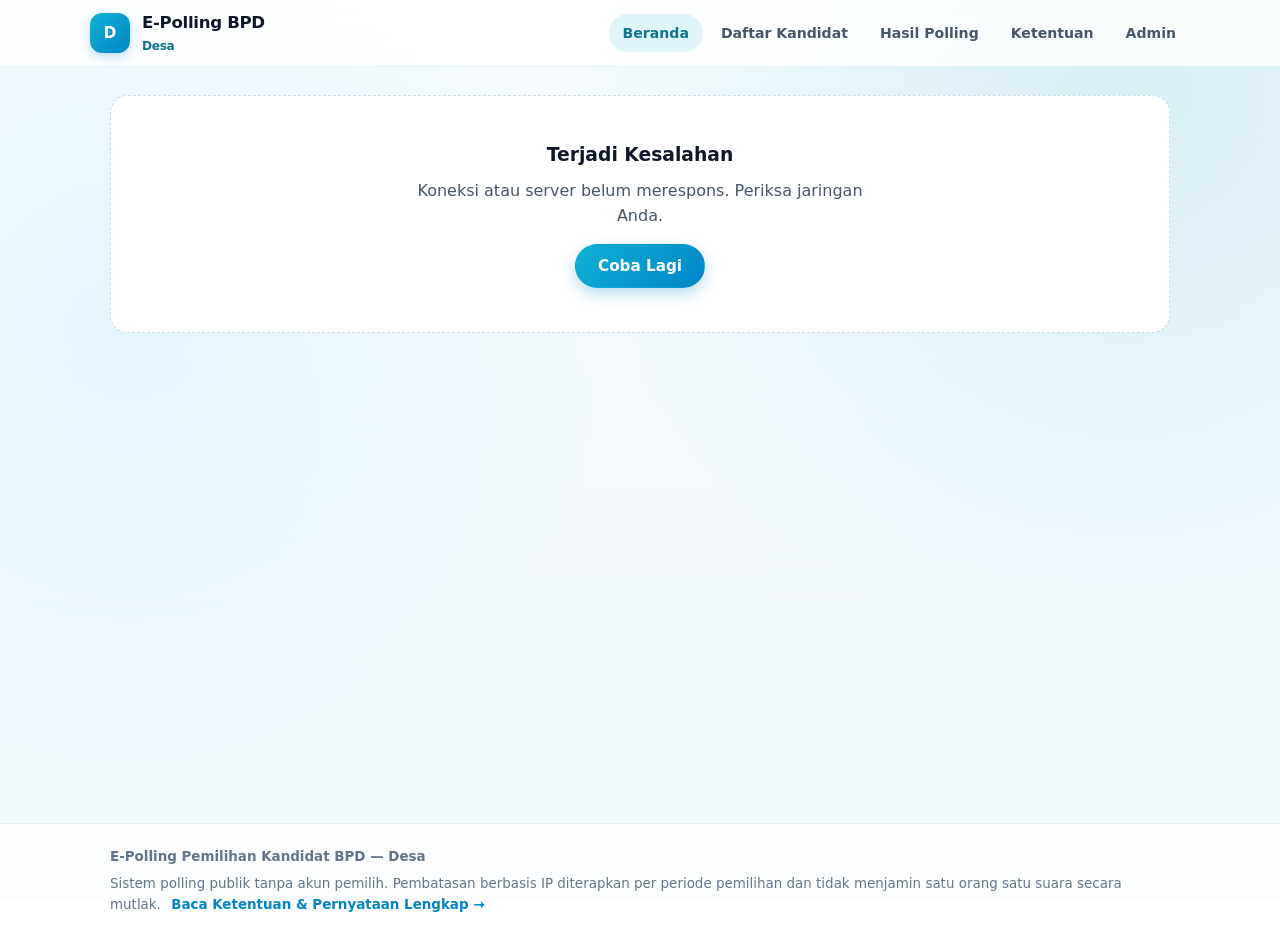
==== commit f96652bb: "Update stylesheet version in index.html" ====
--- a/index.html
+++ b/index.html
@@ -5,7 +5,7 @@
   <meta name="viewport" content="width=device-width, initial-scale=1.0" />
   <meta name="description" content="Sistem E-Polling Pemilihan Kandidat Badan Permusyawaratan Desa (BPD) — Cepat, Aman, dan Transparan." />
   <title>E-Polling Pemilihan Kandidat BPD</title>
-  <link rel="stylesheet" href="./assets/styles.css?v=2" />
+  <link rel="stylesheet" href="./assets/styles.css?v=3" />
 </head>
 <body>
   <div id="app" class="app-root">
--- a/assets/styles.css
+++ b/assets/styles.css
@@ -1,54 +1,48 @@
 /* ==========================================================================
-   E-Polling BPD 2026 — Modern Civic Digital Platform Design System
-   Palette: Deep Forest Emerald + Crisp White + Soft Civic Gold
-   Performance-First: Ultra-light GPU animations (80-150ms), zero bloat
+   E-Polling BPD 2026 — Airy Modern Minimalist Theme (Ocean Cyan & Crisp White)
+   Performance-First: Ultra-light GPU animations (80-130ms), zero bloat
    ========================================================================== */
 
 :root {
-  /* Surfaces */
-  --bg: #f6f8f7;
+  /* Airy Light Surfaces */
+  --bg: #f4f9fc;
   --surface: #ffffff;
-  --surface-alt: #f1f5f3;
-  --border: #e2e8e5;
-  --border-strong: #cbd5d0;
+  --surface-alt: #eef6fa;
+  --border: #e1eef4;
+  --border-strong: #c7dde8;
 
   /* Typography */
-  --text: #0f1f1a;
-  --text-muted: #475852;
-  --text-subtle: #64756f;
-
-  /* Civic Emerald Primary */
-  --primary: #0b5340;
-  --primary-deep: #073b2d;
-  --primary-hover: #084233;
-  --primary-soft: #e6f4ef;
-  --primary-text: #084233;
-
-  /* Soft Civic Gold Accent */
-  --gold: #c69c3a;
-  --gold-light: #e5c97b;
-  --gold-soft: #fdf8eb;
-  --gold-border: #eddba8;
-  --gold-text: #856214;
+  --text: #0f172a;
+  --text-muted: #475569;
+  --text-subtle: #64748b;
+
+  /* Ocean Cyan Accent (Inspired by Reference) */
+  --primary: #0ea5c6;
+  --primary-deep: #0284c7;
+  --primary-hover: #0369a1;
+  --primary-soft: #e0f5fa;
+  --primary-text: #0e7490;
+  --primary-grad: linear-gradient(135deg, #10b2d4 0%, #0284c7 100%);
 
   /* Semantic */
-  --danger: #c81e1e;
+  --danger: #dc2626;
   --danger-soft: #fef2f2;
   --warning: #b45309;
   --warning-soft: #fffbeb;
-  --success: #15803d;
-  --success-soft: #dcfce7;
-  --info: #1d4ed8;
-  --info-soft: #eff6ff;
-
-  /* Radii & Elevation */
-  --radius: 14px;
-  --radius-sm: 10px;
-  --shadow-sm: 0 1px 3px rgba(7, 59, 45, 0.05), 0 1px 2px rgba(7, 59, 45, 0.04);
-  --shadow: 0 6px 20px rgba(7, 59, 45, 0.07);
-  --shadow-lg: 0 18px 40px rgba(7, 59, 45, 0.16);
-
-  /* Motion (Ultra-Fast 80-150ms) */
+  --success: #0d9488;
+  --success-soft: #e6faf7;
+  --info: #0284c7;
+  --info-soft: #e0f5fa;
+
+  /* Radii & Soft Diffused Shadows */
+  --radius: 18px;
+  --radius-sm: 12px;
+  --radius-pill: 999px;
+  --shadow-sm: 0 2px 8px rgba(15, 23, 42, 0.04), 0 1px 2px rgba(15, 23, 42, 0.03);
+  --shadow: 0 10px 28px rgba(14, 116, 144, 0.08);
+  --shadow-lg: 0 20px 44px rgba(15, 23, 42, 0.14);
+
+  /* Ultra-Fast Motion (80-130ms) */
   --t-fast: 90ms;
   --t-base: 130ms;
   --ease-out: cubic-bezier(0.22, 1, 0.36, 1);
@@ -62,7 +56,11 @@
   margin: 0;
   padding: 0;
   font-family: var(--font);
-  background: var(--bg);
+  background:
+    radial-gradient(circle at 88% 8%, rgba(14, 165, 198, 0.14) 0%, rgba(14, 165, 198, 0) 42%),
+    radial-gradient(circle at 10% 35%, rgba(56, 189, 248, 0.09) 0%, rgba(56, 189, 248, 0) 38%),
+    linear-gradient(180deg, #f8fcfe 0%, #eff7fb 100%);
+  background-attachment: fixed;
   color: var(--text);
   line-height: 1.58;
   -webkit-font-smoothing: antialiased;
@@ -70,12 +68,12 @@
   -webkit-tap-highlight-color: transparent;
 }
 
-a { color: var(--primary); text-decoration: none; transition: color var(--t-fast) var(--ease-out); }
-a:hover { color: var(--primary-deep); text-decoration: underline; }
+a { color: var(--primary-deep); text-decoration: none; transition: color var(--t-fast) var(--ease-out); }
+a:hover { color: var(--primary-hover); text-decoration: underline; }
 img { max-width: 100%; display: block; }
 button, input, select, textarea { font-family: inherit; font-size: 0.95rem; }
 
-/* Ultra-Light Entrance Animations (GPU transform + opacity, 110-140ms) */
+/* Ultra-Light Entrance Animations (GPU transform + opacity, 110-130ms) */
 @keyframes viewFadeIn {
   from { opacity: 0; transform: translateY(6px); }
   to { opacity: 1; transform: translateY(0); }
@@ -110,41 +108,33 @@
   border-radius: 50%;
   border: 3px solid var(--border);
   border-top-color: var(--primary);
-  border-right-color: var(--gold);
   animation: spin 0.65s linear infinite;
 }
 
 /* Layout Containers */
 .container {
   width: 100%;
-  max-width: 1120px;
+  max-width: 1100px;
   margin: 0 auto;
   padding: 0 20px;
 }
 
-/* Public Navbar */
+/* Public Navbar — Glassy Airy White */
 .navbar {
-  background: rgba(255, 255, 255, 0.95);
-  backdrop-filter: blur(8px);
-  -webkit-backdrop-filter: blur(8px);
-  border-bottom: 1px solid var(--border);
+  background: rgba(255, 255, 255, 0.84);
+  backdrop-filter: blur(12px);
+  -webkit-backdrop-filter: blur(12px);
+  border-bottom: 1px solid rgba(14, 165, 198, 0.12);
   position: sticky;
   top: 0;
   z-index: 40;
 }
-.navbar::after {
-  content: "";
-  display: block;
-  height: 2px;
-  background: linear-gradient(90deg, var(--primary) 0%, var(--gold) 50%, var(--primary) 100%);
-  opacity: 0.7;
-}
 .navbar-inner {
   display: flex;
   align-items: center;
   justify-content: space-between;
   gap: 12px;
-  min-height: 64px;
+  min-height: 66px;
   flex-wrap: wrap;
   padding: 8px 0;
 }
@@ -155,14 +145,14 @@
   color: var(--text);
   font-weight: 800;
   font-size: 1.04rem;
-  letter-spacing: -0.01em;
+  letter-spacing: -0.02em;
 }
 .brand:hover { text-decoration: none; color: var(--primary-deep); }
 .brand-logo {
   width: 40px;
   height: 40px;
-  border-radius: 11px;
-  background: linear-gradient(135deg, var(--primary) 0%, var(--primary-deep) 100%);
+  border-radius: 12px;
+  background: var(--primary-grad);
   color: #fff;
   display: grid;
   place-items: center;
@@ -170,15 +160,13 @@
   font-size: 0.95rem;
   object-fit: cover;
   flex-shrink: 0;
-  border: 1.5px solid var(--gold-light);
-  box-shadow: 0 2px 6px rgba(7, 59, 45, 0.18);
+  box-shadow: 0 4px 12px rgba(2, 132, 199, 0.26);
 }
 .brand-sub {
   display: block;
-  font-size: 0.75rem;
+  font-size: 0.76rem;
   font-weight: 600;
-  color: var(--gold-text);
-  letter-spacing: 0.01em;
+  color: var(--primary-text);
 }
 .nav-links {
   display: flex;
@@ -187,8 +175,8 @@
   flex-wrap: wrap;
 }
 .nav-link {
-  padding: 8px 13px;
-  border-radius: var(--radius-sm);
+  padding: 8px 14px;
+  border-radius: var(--radius-pill);
   color: var(--text-muted);
   font-weight: 600;
   font-size: 0.88rem;
@@ -201,15 +189,14 @@
 .nav-link:active { transform: scale(0.97); }
 .nav-link.active {
   background: var(--primary-soft);
-  color: var(--primary-deep);
-  box-shadow: inset 0 -2px 0 var(--gold);
+  color: var(--primary-text);
 }
 
 /* Mock Banner */
 .mode-banner {
-  background: var(--gold-soft);
-  border-bottom: 1px solid var(--gold-border);
-  color: var(--gold-text);
+  background: var(--primary-soft);
+  border-bottom: 1px solid var(--border);
+  color: var(--primary-text);
   font-size: 0.82rem;
   padding: 6px 16px;
   text-align: center;
@@ -217,21 +204,21 @@
 
 /* Main Public Content */
 .public-main {
-  padding: 26px 0 56px;
+  padding: 28px 0 56px;
   min-height: calc(100vh - 144px);
 }
 .public-footer {
   border-top: 1px solid var(--border);
-  background: var(--surface);
+  background: rgba(255, 255, 255, 0.78);
   padding: 22px 0;
   color: var(--text-subtle);
   font-size: 0.84rem;
 }
 
-/* Cards & Surfaces */
+/* Floating Pure White Cards */
 .card {
   background: var(--surface);
-  border: 1px solid var(--border);
+  border: 1px solid rgba(14, 165, 198, 0.12);
   border-radius: var(--radius);
   box-shadow: var(--shadow-sm);
   padding: 22px;
@@ -244,61 +231,62 @@
   margin-bottom: 16px;
   flex-wrap: wrap;
 }
-.card-title { margin: 0; font-size: 1.08rem; font-weight: 700; color: var(--text); }
-
-/* Civic Hero */
+.card-title { margin: 0; font-size: 1.08rem; font-weight: 700; color: var(--text); letter-spacing: -0.01em; }
+
+/* Airy Light Hero (Clean White + Soft Cyan Glow + Bold Dark Heading) */
 .hero {
   position: relative;
-  background: linear-gradient(135deg, var(--primary-deep) 0%, var(--primary) 62%, #0e664f 100%);
-  color: #ffffff;
-  border-radius: 18px;
-  padding: 34px 32px;
+  background:
+    radial-gradient(circle at 92% 15%, rgba(14, 165, 198, 0.16) 0%, rgba(14, 165, 198, 0) 48%),
+    linear-gradient(145deg, #ffffff 0%, #f1fafe 100%);
+  color: var(--text);
+  border-radius: 22px;
+  padding: 36px 34px;
   box-shadow: var(--shadow);
   margin-bottom: 24px;
-  overflow: hidden;
-  border: 1px solid rgba(229, 201, 123, 0.25);
-}
-.hero::before {
-  content: "";
-  position: absolute;
-  top: 0;
-  left: 0;
-  right: 0;
-  height: 3px;
-  background: linear-gradient(90deg, var(--gold) 0%, var(--gold-light) 50%, var(--gold) 100%);
+  border: 1px solid rgba(14, 165, 198, 0.16);
 }
 .hero h1 {
-  margin: 12px 0 8px;
-  font-size: clamp(1.45rem, 3vw, 2.05rem);
-  line-height: 1.24;
-  letter-spacing: -0.015em;
-}
-.hero p { margin: 0 0 18px; color: rgba(255, 255, 255, 0.9); max-width: 680px; }
+  margin: 14px 0 10px;
+  font-size: clamp(1.65rem, 3.4vw, 2.35rem);
+  font-weight: 800;
+  line-height: 1.18;
+  letter-spacing: -0.03em;
+  color: var(--text);
+}
+.hero p {
+  margin: 0 0 20px;
+  color: var(--text-muted);
+  font-size: 0.98rem;
+  max-width: 680px;
+}
 .hero-meta {
   display: flex;
   flex-wrap: wrap;
-  gap: 8px 16px;
-  font-size: 0.86rem;
-  color: rgba(255, 255, 255, 0.92);
-  margin-bottom: 22px;
+  gap: 8px 10px;
+  font-size: 0.84rem;
+  color: var(--text-muted);
+  margin-bottom: 24px;
 }
 .hero-meta span {
-  background: rgba(255, 255, 255, 0.1);
-  border: 1px solid rgba(255, 255, 255, 0.16);
-  padding: 4px 11px;
-  border-radius: 999px;
-}
+  background: #ffffff;
+  border: 1px solid var(--border);
+  padding: 6px 13px;
+  border-radius: var(--radius-pill);
+  box-shadow: 0 1px 2px rgba(15, 23, 42, 0.03);
+}
+.hero-meta strong { color: var(--primary-text); }
 .hero-actions { display: flex; flex-wrap: wrap; gap: 10px; }
 
-/* Buttons (Instant Tap Feedback) */
+/* Pill Buttons (Inspired by Reference) */
 .btn {
   display: inline-flex;
   align-items: center;
   justify-content: center;
   gap: 8px;
-  padding: 10px 18px;
-  min-height: 42px;
-  border-radius: var(--radius-sm);
+  padding: 10px 22px;
+  min-height: 44px;
+  border-radius: var(--radius-pill);
   border: 1px solid transparent;
   font-weight: 600;
   cursor: pointer;
@@ -309,48 +297,72 @@
   line-height: 1.2;
   user-select: none;
 }
-.btn:active:not(:disabled) { transform: scale(0.975); }
-.btn:disabled { opacity: 0.58; cursor: not-allowed; }
+.btn:active:not(:disabled) { transform: scale(0.97); }
+.btn:disabled { opacity: 0.56; cursor: not-allowed; }
 .btn-primary {
-  background: var(--primary);
+  background: var(--primary-grad);
   color: #fff;
-  box-shadow: 0 1px 2px rgba(7, 59, 45, 0.2);
+  box-shadow: 0 6px 16px rgba(2, 132, 199, 0.28);
 }
 .btn-primary:hover:not(:disabled) {
-  background: var(--primary-hover);
-  box-shadow: 0 4px 12px rgba(7, 59, 45, 0.22);
+  filter: brightness(0.96);
+  box-shadow: 0 8px 20px rgba(2, 132, 199, 0.36);
   text-decoration: none;
 }
 .btn-white {
-  background: #fff;
-  color: var(--primary-deep);
-  border-color: var(--gold-light);
-  box-shadow: 0 2px 8px rgba(0, 0, 0, 0.12);
-}
-.btn-white:hover:not(:disabled) { background: var(--gold-soft); text-decoration: none; }
-.btn-outline { background: var(--surface); border-color: var(--border-strong); color: var(--text); }
-.btn-outline:hover:not(:disabled) { background: var(--surface-alt); border-color: var(--primary); color: var(--primary-deep); text-decoration: none; }
-.btn-outline-light { background: rgba(255, 255, 255, 0.08); border-color: rgba(255, 255, 255, 0.42); color: #fff; }
-.btn-outline-light:hover:not(:disabled) { background: rgba(255, 255, 255, 0.18); text-decoration: none; }
+  background: var(--primary-grad);
+  color: #fff;
+  box-shadow: 0 6px 16px rgba(2, 132, 199, 0.28);
+}
+.btn-white:hover:not(:disabled) { filter: brightness(0.96); text-decoration: none; }
+.btn-outline {
+  background: #ffffff;
+  border-color: var(--border-strong);
+  color: var(--text);
+}
+.btn-outline:hover:not(:disabled) {
+  background: var(--surface-alt);
+  border-color: var(--primary);
+  color: var(--primary-text);
+  text-decoration: none;
+}
+.btn-outline-light {
+  background: #ffffff;
+  border-color: var(--border-strong);
+  color: var(--primary-text);
+  box-shadow: var(--shadow-sm);
+}
+.btn-outline-light:hover:not(:disabled) {
+  background: var(--primary-soft);
+  border-color: var(--primary);
+  text-decoration: none;
+}
 .btn-danger { background: var(--danger); color: #fff; }
-.btn-danger:hover:not(:disabled) { background: #a81818; }
-.btn-sm { padding: 7px 13px; min-height: 36px; font-size: 0.84rem; }
-
-/* Badges */
+.btn-danger:hover:not(:disabled) { background: #b91c1c; }
+.btn-sm { padding: 7px 15px; min-height: 36px; font-size: 0.84rem; }
+
+/* Soft Pill Badges */
 .badge {
   display: inline-flex;
   align-items: center;
   gap: 6px;
-  padding: 4px 11px;
-  border-radius: 999px;
-  font-size: 0.77rem;
+  padding: 5px 12px;
+  border-radius: var(--radius-pill);
+  font-size: 0.78rem;
   font-weight: 700;
-  letter-spacing: 0.02em;
-}
-.badge-success { background: var(--success-soft); color: #166534; }
+  letter-spacing: 0.01em;
+}
+.badge-success { background: var(--primary-soft); color: var(--primary-text); }
+.badge-success::before {
+  content: "";
+  width: 7px;
+  height: 7px;
+  border-radius: 50%;
+  background: var(--primary);
+}
 .badge-warning { background: var(--warning-soft); color: #92400e; }
 .badge-danger { background: var(--danger-soft); color: #991b1b; }
-.badge-info { background: var(--gold-soft); color: var(--gold-text); border: 1px solid var(--gold-border); }
+.badge-info { background: var(--info-soft); color: var(--primary-text); }
 .badge-neutral { background: var(--surface-alt); color: var(--text-muted); }
 
 /* Alert Boxes */
@@ -360,10 +372,11 @@
   border: 1px solid var(--border);
   margin-bottom: 18px;
   font-size: 0.91rem;
-}
-.alert-info { background: var(--primary-soft); border-color: #b7dfd2; color: var(--primary-deep); }
-.alert-success { background: #f0fdf4; border-color: #bbf7d0; color: #166534; }
-.alert-warning { background: var(--gold-soft); border-color: var(--gold-border); color: var(--gold-text); }
+  background: #ffffff;
+}
+.alert-info { background: var(--primary-soft); border-color: #bae6fd; color: var(--primary-text); }
+.alert-success { background: var(--success-soft); border-color: #99f6e4; color: #115e59; }
+.alert-warning { background: var(--warning-soft); border-color: #fde68a; color: #92400e; }
 .alert-danger { background: var(--danger-soft); border-color: #fecaca; color: #991b1b; }
 
 /* Candidate Grid & Cards */
@@ -374,7 +387,7 @@
 }
 .candidate-card {
   background: var(--surface);
-  border: 1px solid var(--border);
+  border: 1px solid rgba(14, 165, 198, 0.14);
   border-radius: var(--radius);
   overflow: hidden;
   display: flex;
@@ -387,7 +400,7 @@
 .candidate-card:hover {
   transform: translateY(-3px);
   box-shadow: var(--shadow);
-  border-color: var(--gold-border);
+  border-color: rgba(14, 165, 198, 0.38);
 }
 .candidate-photo-wrap {
   position: relative;
@@ -400,7 +413,7 @@
   height: 100%;
   object-fit: cover;
   object-position: center top;
-  transition: transform 150ms var(--ease-out);
+  transition: transform 140ms var(--ease-out);
 }
 .candidate-card:hover .candidate-photo { transform: scale(1.025); }
 .candidate-photo-placeholder {
@@ -410,21 +423,20 @@
   place-items: center;
   font-size: 2.3rem;
   font-weight: 800;
-  color: var(--primary-deep);
-  background: linear-gradient(135deg, var(--primary-soft) 0%, var(--gold-soft) 100%);
+  color: var(--primary-text);
+  background: linear-gradient(135deg, #e0f5fa 0%, #f0f9ff 100%);
 }
 .candidate-num {
   position: absolute;
   top: 12px;
   left: 12px;
-  background: var(--primary-deep);
+  background: var(--primary-grad);
   color: #fff;
-  border: 1.5px solid var(--gold-light);
   font-weight: 800;
-  font-size: 0.86rem;
-  padding: 4px 12px;
-  border-radius: 999px;
-  box-shadow: 0 2px 6px rgba(0, 0, 0, 0.2);
+  font-size: 0.85rem;
+  padding: 5px 13px;
+  border-radius: var(--radius-pill);
+  box-shadow: 0 3px 10px rgba(2, 132, 199, 0.3);
 }
 .candidate-body {
   padding: 18px;
@@ -450,20 +462,18 @@
 .kpi-grid { display: grid; grid-template-columns: repeat(auto-fit, minmax(200px, 1fr)); gap: 16px; margin-bottom: 22px; }
 .kpi-card {
   background: var(--surface);
-  border: 1px solid var(--border);
-  border-top: 3px solid var(--primary);
+  border: 1px solid rgba(14, 165, 198, 0.14);
   border-radius: var(--radius);
-  padding: 18px;
+  padding: 18px 20px;
   box-shadow: var(--shadow-sm);
   transition: transform var(--t-fast) var(--ease-out), box-shadow var(--t-fast) var(--ease-out);
 }
 .kpi-card:hover { transform: translateY(-2px); box-shadow: var(--shadow); }
-.kpi-card:nth-child(2) { border-top-color: var(--gold); }
-.kpi-label { font-size: 0.8rem; color: var(--text-subtle); font-weight: 700; text-transform: uppercase; letter-spacing: 0.03em; }
-.kpi-value { font-size: 1.8rem; font-weight: 800; margin-top: 6px; color: var(--text); line-height: 1.2; font-variant-numeric: tabular-nums; }
-.kpi-sub { font-size: 0.79rem; color: var(--text-subtle); margin-top: 5px; }
-
-/* Animated Progress Bar Chart (Zero Library, Instant & Smooth) */
+.kpi-label { font-size: 0.8rem; color: var(--text-subtle); font-weight: 700; }
+.kpi-value { font-size: 1.85rem; font-weight: 800; margin-top: 6px; color: var(--text); line-height: 1.2; font-variant-numeric: tabular-nums; letter-spacing: -0.02em; }
+.kpi-sub { font-size: 0.79rem; color: var(--primary-text); margin-top: 5px; font-weight: 500; }
+
+/* Animated Progress Bar Chart */
 .chart-list { display: flex; flex-direction: column; gap: 15px; }
 .chart-row-head {
   display: flex;
@@ -478,17 +488,17 @@
   width: 100%;
   height: 12px;
   background: var(--surface-alt);
-  border-radius: 999px;
+  border-radius: var(--radius-pill);
   overflow: hidden;
 }
 .chart-fill {
   height: 100%;
-  background: linear-gradient(90deg, var(--primary) 0%, #148365 100%);
-  border-radius: 999px;
+  background: linear-gradient(90deg, #38bdf8 0%, #0ea5c6 100%);
+  border-radius: var(--radius-pill);
   transition: width 200ms var(--ease-out);
 }
 .chart-fill.is-leader {
-  background: linear-gradient(90deg, var(--primary-deep) 0%, var(--gold) 100%);
+  background: var(--primary-grad);
 }
 
 /* Tables */
@@ -506,7 +516,7 @@
 }
 table.data-table th {
   background: var(--surface-alt);
-  color: var(--text-muted);
+  color: var(--primary-text);
   font-weight: 700;
   font-size: 0.78rem;
   text-transform: uppercase;
@@ -514,14 +524,14 @@
   white-space: nowrap;
 }
 table.data-table tbody tr { transition: background var(--t-fast) var(--ease-out); }
-table.data-table tbody tr:hover td { background: #f8fbfa; }
+table.data-table tbody tr:hover td { background: #f5fbfe; }
 
 /* Forms */
 .form-group { margin-bottom: 14px; }
 .form-label { display: block; font-size: 0.86rem; font-weight: 600; margin-bottom: 5px; color: var(--text); }
 .form-control {
   width: 100%;
-  padding: 10px 12px;
+  padding: 10px 14px;
   min-height: 42px;
   border: 1px solid var(--border-strong);
   border-radius: var(--radius-sm);
@@ -538,35 +548,34 @@
 .form-row { display: grid; grid-template-columns: repeat(auto-fit, minmax(200px, 1fr)); gap: 12px; }
 .form-help { font-size: 0.8rem; color: var(--text-subtle); margin-top: 5px; }
 
-/* Admin Shell (Deep Forest Civic Sidebar + Gold Accent) */
+/* Admin Shell — Sleek Midnight Ocean Sidebar + Airy Light Workspace */
 .admin-shell {
   display: grid;
   grid-template-columns: 256px 1fr;
   min-height: 100vh;
 }
 .admin-sidebar {
-  background: linear-gradient(180deg, #072f24 0%, #0a3c2e 100%);
-  color: #dcebe5;
+  background: linear-gradient(180deg, #0b1f2e 0%, #0f2b3d 100%);
+  color: #dbeafe;
   padding: 20px 14px;
   display: flex;
   flex-direction: column;
   gap: 5px;
-  border-right: 1px solid rgba(229, 201, 123, 0.16);
 }
 .admin-brand {
   padding: 6px 10px 18px;
-  border-bottom: 1px solid rgba(229, 201, 123, 0.2);
+  border-bottom: 1px solid rgba(56, 189, 248, 0.18);
   margin-bottom: 10px;
 }
 .admin-brand strong { display: block; color: #fff; font-size: 1.02rem; letter-spacing: -0.01em; }
-.admin-brand span { font-size: 0.78rem; color: var(--gold-light); font-weight: 600; }
+.admin-brand span { font-size: 0.78rem; color: #7dd3fc; font-weight: 600; }
 .admin-nav-btn {
   width: 100%;
   text-align: left;
   background: transparent;
   border: none;
-  color: #cbe0d8;
-  padding: 10px 12px;
+  color: #cbd5e1;
+  padding: 10px 13px;
   min-height: 42px;
   border-radius: var(--radius-sm);
   font-weight: 600;
@@ -581,11 +590,11 @@
 .admin-nav-btn:hover { background: rgba(255, 255, 255, 0.08); color: #fff; }
 .admin-nav-btn:active { transform: scale(0.98); }
 .admin-nav-btn.active {
-  background: rgba(255, 255, 255, 0.14);
+  background: var(--primary-grad);
   color: #fff;
-  box-shadow: inset 3px 0 0 var(--gold-light);
-}
-.admin-nav-btn.active svg { color: var(--gold-light); opacity: 1; }
+  box-shadow: 0 4px 12px rgba(2, 132, 199, 0.32);
+}
+.admin-nav-btn.active svg { color: #fff; opacity: 1; }
 .admin-sidebar-footer {
   margin-top: auto;
   padding-top: 14px;
@@ -603,14 +612,14 @@
   margin-bottom: 22px;
   flex-wrap: wrap;
 }
-.admin-topbar h1 { margin: 0; font-size: 1.42rem; color: var(--text); letter-spacing: -0.015em; }
+.admin-topbar h1 { margin: 0; font-size: 1.45rem; color: var(--text); letter-spacing: -0.02em; }
 
 /* Modal */
 .modal-backdrop {
   position: fixed;
   inset: 0;
-  background: rgba(7, 36, 28, 0.56);
-  backdrop-filter: blur(2px);
+  background: rgba(15, 23, 42, 0.48);
+  backdrop-filter: blur(3px);
   display: flex;
   align-items: center;
   justify-content: center;
@@ -619,14 +628,14 @@
 }
 .modal-box {
   background: var(--surface);
-  border-radius: 16px;
+  border-radius: 20px;
   width: 100%;
   max-width: 560px;
   max-height: 90vh;
   overflow-y: auto;
   box-shadow: var(--shadow-lg);
   padding: 24px;
-  border-top: 3px solid var(--gold);
+  border: 1px solid rgba(14, 165, 198, 0.18);
   animation: modalPopIn 120ms var(--ease-out) both;
 }
 .modal-header {
@@ -642,7 +651,7 @@
   border: 1px solid var(--border);
   width: 34px;
   height: 34px;
-  border-radius: 9px;
+  border-radius: 50%;
   cursor: pointer;
   font-weight: 700;
   color: var(--text-muted);
@@ -669,18 +678,17 @@
   max-width: min(360px, calc(100vw - 32px));
 }
 .toast {
-  background: var(--primary-deep);
+  background: #0f172a;
   color: #fff;
-  padding: 12px 16px;
-  border-radius: var(--radius-sm);
+  padding: 12px 18px;
+  border-radius: var(--radius-pill);
   box-shadow: var(--shadow-lg);
   font-size: 0.9rem;
-  border-left: 3px solid var(--gold-light);
   animation: toastSlideIn 120ms var(--ease-out) both;
 }
-.toast-success { background: #14532d; border-left-color: #86efac; }
-.toast-danger { background: #991b1b; border-left-color: #fca5a5; }
-.toast-warning { background: #92400e; border-left-color: #fde68a; }
+.toast-success { background: #0e7490; }
+.toast-danger { background: #b91c1c; }
+.toast-warning { background: #b45309; }
 
 /* Empty / Error / Skeleton */
 .state-box {
@@ -693,10 +701,10 @@
 .state-box h3 { margin: 0 0 8px; color: var(--text); }
 .state-box p { margin: 0 0 16px; color: var(--text-muted); max-width: 460px; margin-left: auto; margin-right: auto; }
 .skeleton {
-  background: linear-gradient(90deg, #e7eeeb 25%, #f3f7f5 50%, #e7eeeb 75%);
+  background: linear-gradient(90deg, #e7f1f6 25%, #f4fafd 50%, #e7f1f6 75%);
   background-size: 200% 100%;
   animation: shimmer 1.1s infinite;
-  border-radius: 8px;
+  border-radius: 10px;
 }
 @keyframes shimmer { 0% { background-position: 200% 0; } 100% { background-position: -200% 0; } }
 
@@ -710,12 +718,9 @@
     padding: 10px 12px;
     align-items: center;
     gap: 6px;
-    border-right: none;
-    border-bottom: 2px solid var(--gold);
   }
   .admin-brand, .admin-sidebar-footer { display: none; }
-  .admin-nav-btn { width: auto; white-space: nowrap; padding: 8px 12px; font-size: 0.85rem; }
-  .admin-nav-btn.active { box-shadow: inset 0 -2px 0 var(--gold-light); }
+  .admin-nav-btn { width: auto; white-space: nowrap; padding: 8px 14px; font-size: 0.85rem; border-radius: var(--radius-pill); }
   .admin-main { padding: 18px 14px; }
 }
 
@@ -723,13 +728,13 @@
   .container { padding: 0 14px; }
   .navbar-inner { gap: 8px; padding: 10px 0; }
   .nav-links { width: 100%; justify-content: space-between; gap: 2px; }
-  .nav-link { padding: 7px 9px; font-size: 0.82rem; }
-  .hero { padding: 24px 18px; border-radius: 14px; }
+  .nav-link { padding: 7px 10px; font-size: 0.82rem; }
+  .hero { padding: 24px 18px; border-radius: 18px; }
   .hero-actions .btn { flex: 1 1 100%; }
   .card { padding: 16px; }
   .kpi-grid { grid-template-columns: repeat(2, 1fr); gap: 10px; }
   .kpi-card { padding: 14px; }
-  .kpi-value { font-size: 1.45rem; }
+  .kpi-value { font-size: 1.5rem; }
   .candidate-grid { grid-template-columns: 1fr; gap: 16px; }
   .modal-box { padding: 18px; }
   .modal-footer .btn { flex: 1 1 auto; }
